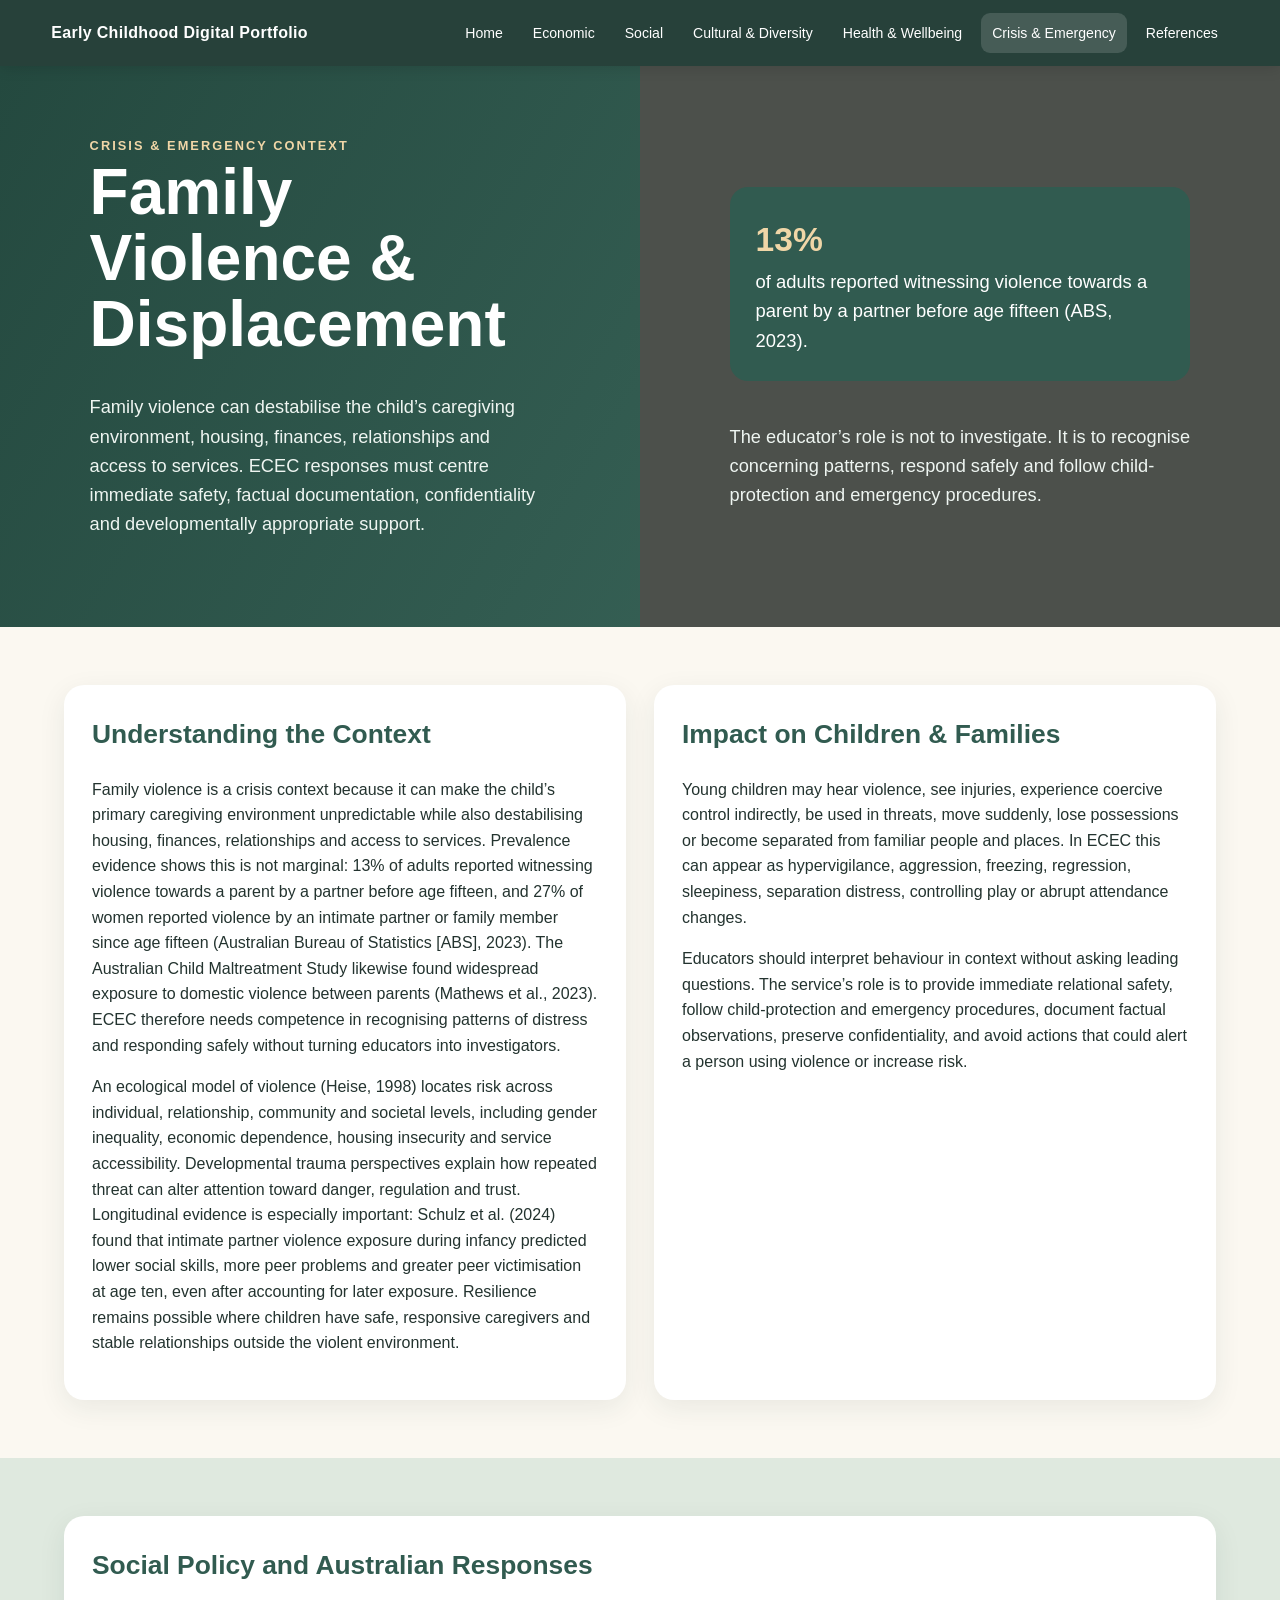
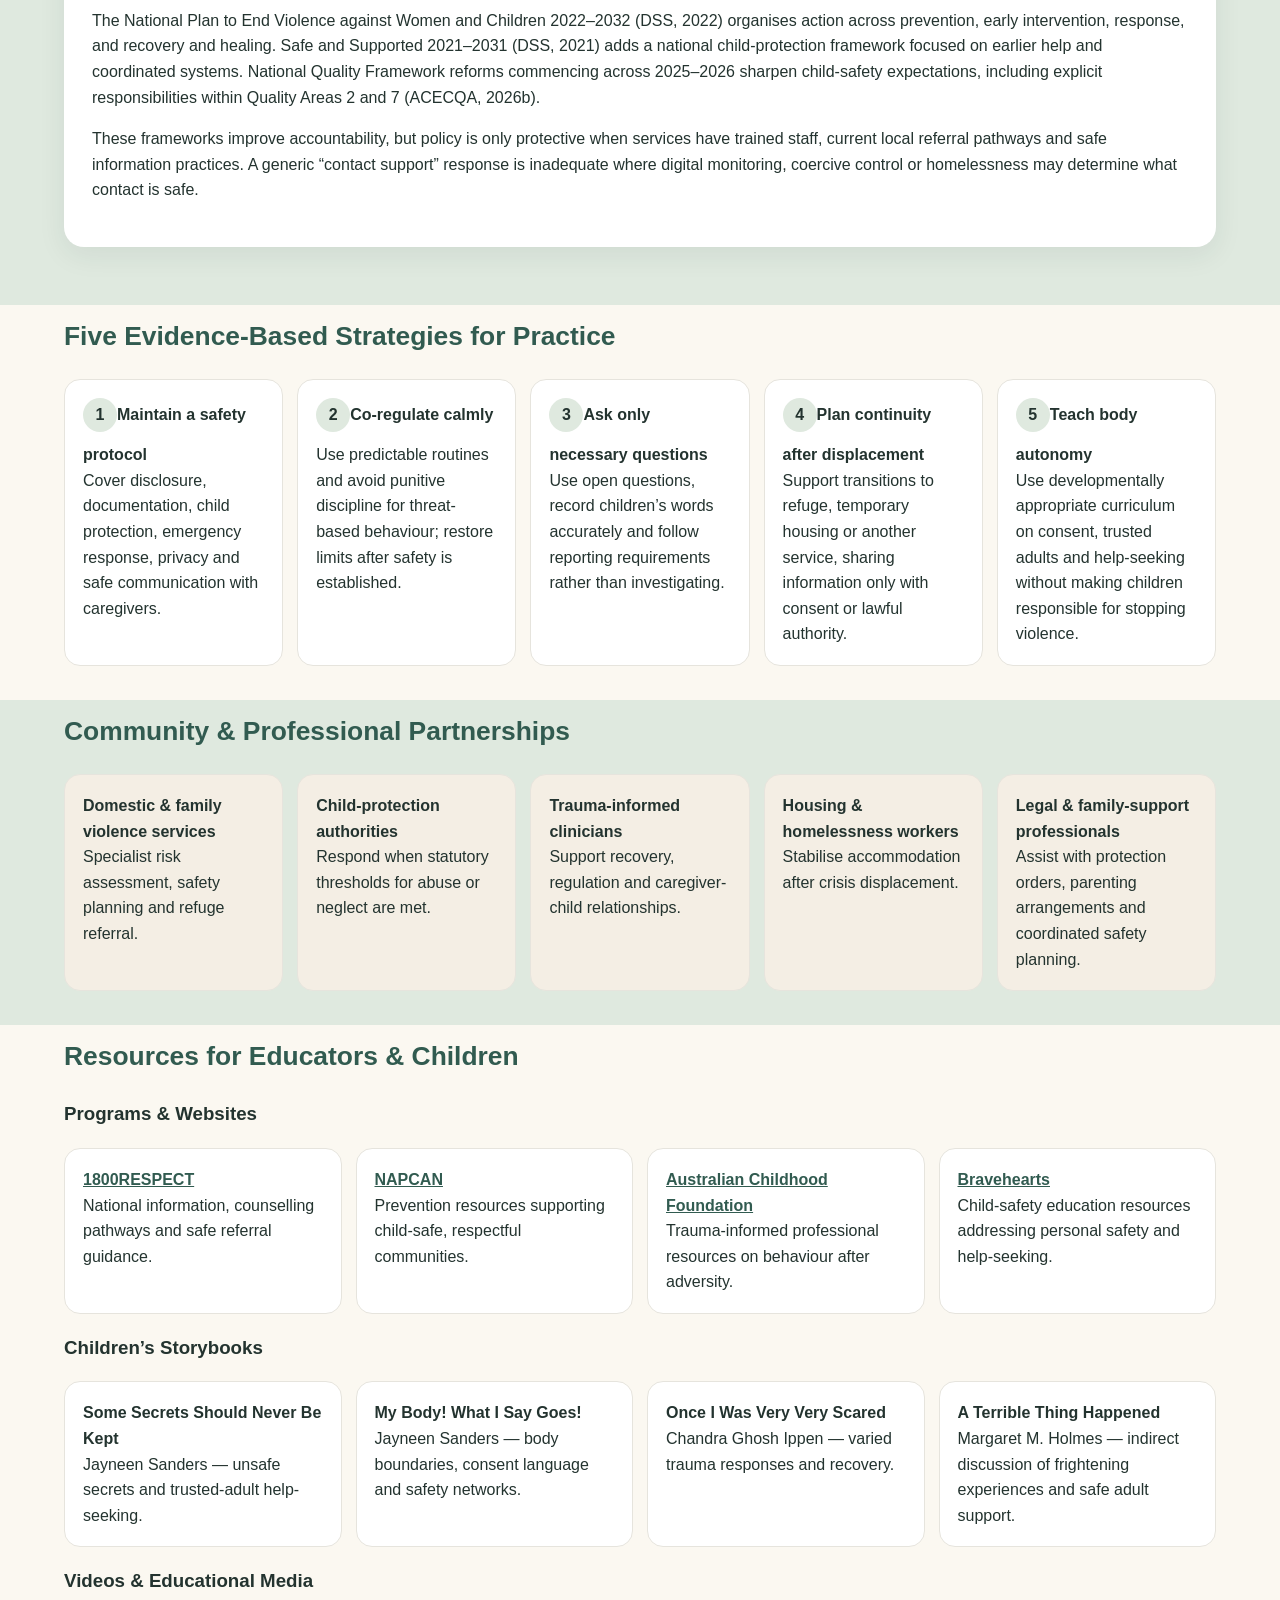
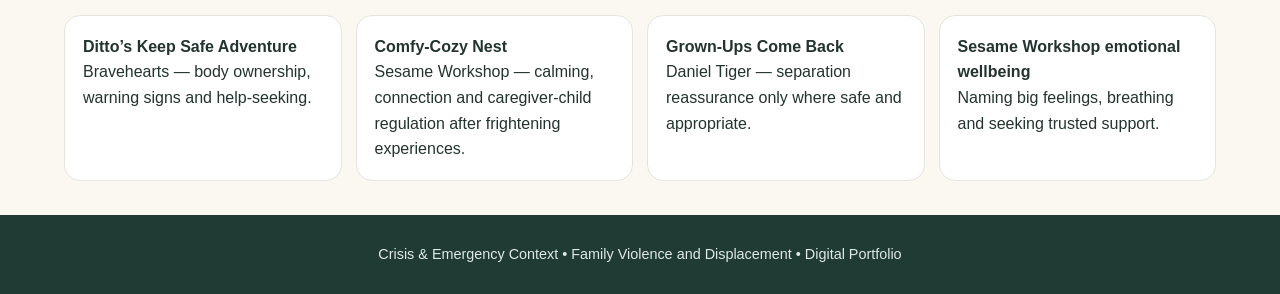
==== crisis.html @ d4f0aa62 "Add full Crisis and Emergency Context page" ====
<!doctype html><html lang="en"><head><meta charset="utf-8"><meta name="viewport" content="width=device-width,initial-scale=1"><title>Crisis & Emergency Context | Digital Portfolio</title><link rel="stylesheet" href="styles.css"></head><body><nav><div class="brand">Early Childhood Digital Portfolio</div><div class="links"><a href="index.html">Home</a><a href="economic.html">Economic</a><a href="social.html">Social</a><a href="cultural.html">Cultural & Diversity</a><a href="health.html">Health & Wellbeing</a><a class="active" href="crisis.html">Crisis & Emergency</a><a href="references.html">References</a></div></nav><section class="hero"><div class="hero-copy"><div class="eyebrow">Crisis & Emergency Context</div><h1>Family Violence & Displacement</h1><p class="lead">Family violence can destabilise the child’s caregiving environment, housing, finances, relationships and access to services. ECEC responses must centre immediate safety, factual documentation, confidentiality and developmentally appropriate support.</p></div><div class="hero-copy" style="background:#4c504b"><div class="stat"><strong>13%</strong>of adults reported witnessing violence towards a parent by a partner before age fifteen (ABS, 2023).</div><p class="lead">The educator’s role is not to investigate. It is to recognise concerning patterns, respond safely and follow child-protection and emergency procedures.</p></div></section><main><section class="wrap grid2"><article class="card"><h2>Understanding the Context</h2><p>Family violence is a crisis context because it can make the child’s primary caregiving environment unpredictable while also destabilising housing, finances, relationships and access to services. Prevalence evidence shows this is not marginal: 13% of adults reported witnessing violence towards a parent by a partner before age fifteen, and 27% of women reported violence by an intimate partner or family member since age fifteen (Australian Bureau of Statistics [ABS], 2023). The Australian Child Maltreatment Study likewise found widespread exposure to domestic violence between parents (Mathews et al., 2023). ECEC therefore needs competence in recognising patterns of distress and responding safely without turning educators into investigators.</p><p>An ecological model of violence (Heise, 1998) locates risk across individual, relationship, community and societal levels, including gender inequality, economic dependence, housing insecurity and service accessibility. Developmental trauma perspectives explain how repeated threat can alter attention toward danger, regulation and trust. Longitudinal evidence is especially important: Schulz et al. (2024) found that intimate partner violence exposure during infancy predicted lower social skills, more peer problems and greater peer victimisation at age ten, even after accounting for later exposure. Resilience remains possible where children have safe, responsive caregivers and stable relationships outside the violent environment.</p></article><article class="card"><h2>Impact on Children & Families</h2><p>Young children may hear violence, see injuries, experience coercive control indirectly, be used in threats, move suddenly, lose possessions or become separated from familiar people and places. In ECEC this can appear as hypervigilance, aggression, freezing, regression, sleepiness, separation distress, controlling play or abrupt attendance changes.</p><p>Educators should interpret behaviour in context without asking leading questions. The service’s role is to provide immediate relational safety, follow child-protection and emergency procedures, document factual observations, preserve confidentiality, and avoid actions that could alert a person using violence or increase risk.</p></article></section><section class="band"><div class="wrap"><div class="card"><h2>Social Policy and Australian Responses</h2><p>The National Plan to End Violence against Women and Children 2022–2032 (DSS, 2022) organises action across prevention, early intervention, response, and recovery and healing. Safe and Supported 2021–2031 (DSS, 2021) adds a national child-protection framework focused on earlier help and coordinated systems. National Quality Framework reforms commencing across 2025–2026 sharpen child-safety expectations, including explicit responsibilities within Quality Areas 2 and 7 (ACECQA, 2026b).</p><p>These frameworks improve accountability, but policy is only protective when services have trained staff, current local referral pathways and safe information practices. A generic “contact support” response is inadequate where digital monitoring, coercive control or homelessness may determine what contact is safe.</p></div></div></section><section class="wrap section"><h2>Five Evidence-Based Strategies for Practice</h2><div class="strategy-grid"><div class="mini"><span class="num">1</span><b>Maintain a safety protocol</b><br>Cover disclosure, documentation, child protection, emergency response, privacy and safe communication with caregivers.</div><div class="mini"><span class="num">2</span><b>Co-regulate calmly</b><br>Use predictable routines and avoid punitive discipline for threat-based behaviour; restore limits after safety is established.</div><div class="mini"><span class="num">3</span><b>Ask only necessary questions</b><br>Use open questions, record children’s words accurately and follow reporting requirements rather than investigating.</div><div class="mini"><span class="num">4</span><b>Plan continuity after displacement</b><br>Support transitions to refuge, temporary housing or another service, sharing information only with consent or lawful authority.</div><div class="mini"><span class="num">5</span><b>Teach body autonomy</b><br>Use developmentally appropriate curriculum on consent, trusted adults and help-seeking without making children responsible for stopping violence.</div></div></section><section class="band"><div class="wrap section"><h2>Community & Professional Partnerships</h2><div class="partner-grid"><div class="mini"><b>Domestic & family violence services</b><br>Specialist risk assessment, safety planning and refuge referral.</div><div class="mini"><b>Child-protection authorities</b><br>Respond when statutory thresholds for abuse or neglect are met.</div><div class="mini"><b>Trauma-informed clinicians</b><br>Support recovery, regulation and caregiver-child relationships.</div><div class="mini"><b>Housing & homelessness workers</b><br>Stabilise accommodation after crisis displacement.</div><div class="mini"><b>Legal & family-support professionals</b><br>Assist with protection orders, parenting arrangements and coordinated safety planning.</div></div></div></section><section class="wrap section"><h2>Resources for Educators & Children</h2><h3>Programs & Websites</h3><div class="resource-grid"><div class="mini"><a href="https://www.1800respect.org.au" target="_blank">1800RESPECT</a><br>National information, counselling pathways and safe referral guidance.</div><div class="mini"><a href="https://www.napcan.org.au" target="_blank">NAPCAN</a><br>Prevention resources supporting child-safe, respectful communities.</div><div class="mini"><a href="https://www.childhood.org.au" target="_blank">Australian Childhood Foundation</a><br>Trauma-informed professional resources on behaviour after adversity.</div><div class="mini"><a href="https://bravehearts.org.au" target="_blank">Bravehearts</a><br>Child-safety education resources addressing personal safety and help-seeking.</div></div><h3>Children’s Storybooks</h3><div class="resource-grid"><div class="mini"><b>Some Secrets Should Never Be Kept</b><br>Jayneen Sanders — unsafe secrets and trusted-adult help-seeking.</div><div class="mini"><b>My Body! What I Say Goes!</b><br>Jayneen Sanders — body boundaries, consent language and safety networks.</div><div class="mini"><b>Once I Was Very Very Scared</b><br>Chandra Ghosh Ippen — varied trauma responses and recovery.</div><div class="mini"><b>A Terrible Thing Happened</b><br>Margaret M. Holmes — indirect discussion of frightening experiences and safe adult support.</div></div><h3>Videos & Educational Media</h3><div class="resource-grid"><div class="mini"><b>Ditto’s Keep Safe Adventure</b><br>Bravehearts — body ownership, warning signs and help-seeking.</div><div class="mini"><b>Comfy-Cozy Nest</b><br>Sesame Workshop — calming, connection and caregiver-child regulation after frightening experiences.</div><div class="mini"><b>Grown-Ups Come Back</b><br>Daniel Tiger — separation reassurance only where safe and appropriate.</div><div class="mini"><b>Sesame Workshop emotional wellbeing</b><br>Naming big feelings, breathing and seeking trusted support.</div></div></section></main><footer>Crisis & Emergency Context • Family Violence and Displacement • Digital Portfolio</footer></body></html>
---- styles.css ----
:root{--ink:#23332f;--muted:#62716c;--cream:#fbf8f1;--sage:#dfe9df;--deep:#315b50;--deep2:#203b34;--gold:#d6b06b;--rose:#f3e6e1;--sky:#e4edf1;--white:#fff}*{box-sizing:border-box}html{scroll-behavior:smooth}body{margin:0;font-family:Arial,Helvetica,sans-serif;color:var(--ink);background:var(--cream);line-height:1.6}a{color:inherit}nav{position:sticky;top:0;z-index:50;background:rgba(32,59,52,.97);color:#fff;padding:0 4vw;display:flex;align-items:center;justify-content:space-between;min-height:66px;box-shadow:0 2px 14px rgba(0,0,0,.12)}nav .brand{font-weight:700;letter-spacing:.02em}nav .links{display:flex;gap:8px;flex-wrap:wrap;justify-content:flex-end}nav a{text-decoration:none;padding:9px 11px;border-radius:9px;font-size:.88rem}nav a:hover,nav a.active{background:rgba(255,255,255,.14)}.hero{min-height:520px;display:grid;grid-template-columns:1fr 1fr;background:linear-gradient(120deg,#24493f,#3f6c60);color:white;overflow:hidden}.hero-copy{padding:70px 7vw;display:flex;flex-direction:column;justify-content:center}.eyebrow{letter-spacing:.16em;text-transform:uppercase;font-size:.8rem;font-weight:700;color:#f0d6a7}.hero h1{font-size:clamp(2.7rem,5vw,5rem);line-height:1.03;margin:.25rem 0 1rem}.lead{font-size:1.14rem;color:#eef5f1;max-width:720px}.hero img{width:100%;height:100%;object-fit:cover;min-height:520px;display:block}.home-hero{min-height:570px;background:linear-gradient(120deg,#203b34,#446c61);color:#fff;display:grid;place-items:center;text-align:center;padding:70px 6vw}.home-hero h1{font-size:clamp(3rem,6vw,5.6rem);line-height:1.02;margin:.4rem auto 1rem;max-width:1000px}.home-hero p{max-width:820px;margin:0 auto;font-size:1.18rem;color:#edf4f1}.wrap{width:min(1180px,90%);margin:auto;padding:58px 0}.grid2{display:grid;grid-template-columns:1fr 1fr;gap:28px}.card{background:white;border-radius:20px;padding:28px;box-shadow:0 8px 28px rgba(30,50,45,.08)}.card h2,.section h2{margin-top:0;font-size:1.65rem;color:var(--deep)}.stat{background:var(--deep);color:white;border-radius:18px;padding:26px;margin:22px 0;font-size:1.15rem}.stat strong{font-size:2.1rem;display:block;color:#f0d6a7}.section{padding:10px 0 34px}.band{background:var(--sage)}.strategy-grid,.partner-grid{display:grid;grid-template-columns:repeat(5,1fr);gap:14px}.resource-grid{display:grid;grid-template-columns:repeat(4,1fr);gap:14px}.context-grid{display:grid;grid-template-columns:repeat(5,1fr);gap:16px}.mini,.context-card{background:white;border:1px solid #e6e4dd;border-radius:16px;padding:18px;min-height:165px}.context-card{text-decoration:none;transition:.2s transform,.2s box-shadow}.context-card:hover{transform:translateY(-4px);box-shadow:0 10px 26px rgba(30,50,45,.12)}.num{display:inline-grid;place-items:center;width:34px;height:34px;border-radius:50%;background:var(--sage);font-weight:700;margin-bottom:10px}.partner-grid .mini{background:#f4eee4}.resource-grid .mini{min-height:140px}.resource-grid a{font-weight:700;color:var(--deep)}.details{display:grid;grid-template-columns:repeat(4,1fr);gap:14px;margin-top:32px}.detail{background:rgba(255,255,255,.1);border:1px solid rgba(255,255,255,.2);padding:16px;border-radius:14px}.detail b{display:block;color:#f0d6a7;font-size:.8rem;text-transform:uppercase;letter-spacing:.08em}.toc{display:grid;grid-template-columns:repeat(3,1fr);gap:14px}.ref-list{padding-left:1.2rem}.ref-list li{margin-bottom:16px}.note{padding:18px 20px;border-left:5px solid var(--gold);background:#fff8e8;border-radius:10px}.pill{display:inline-block;padding:6px 10px;border-radius:999px;background:var(--sage);font-weight:700;font-size:.82rem;margin:3px}footer{background:var(--deep2);color:#dfe9e5;padding:28px 5%;text-align:center;font-size:.9rem}@media(max-width:1050px){.context-grid{grid-template-columns:repeat(2,1fr)}.strategy-grid,.partner-grid{grid-template-columns:repeat(2,1fr)}.details{grid-template-columns:repeat(2,1fr)}}@media(max-width:900px){nav{position:relative;align-items:flex-start;flex-direction:column;padding:14px 5vw}.hero,.grid2{grid-template-columns:1fr}.hero img{min-height:340px;max-height:430px}.resource-grid,.toc{grid-template-columns:1fr 1fr}}@media(max-width:560px){.context-grid,.strategy-grid,.partner-grid,.resource-grid,.toc,.details{grid-template-columns:1fr}.hero-copy{padding:50px 7vw}.wrap{width:min(92%,1180px)}nav .links{gap:2px}nav a{font-size:.78rem;padding:7px}}
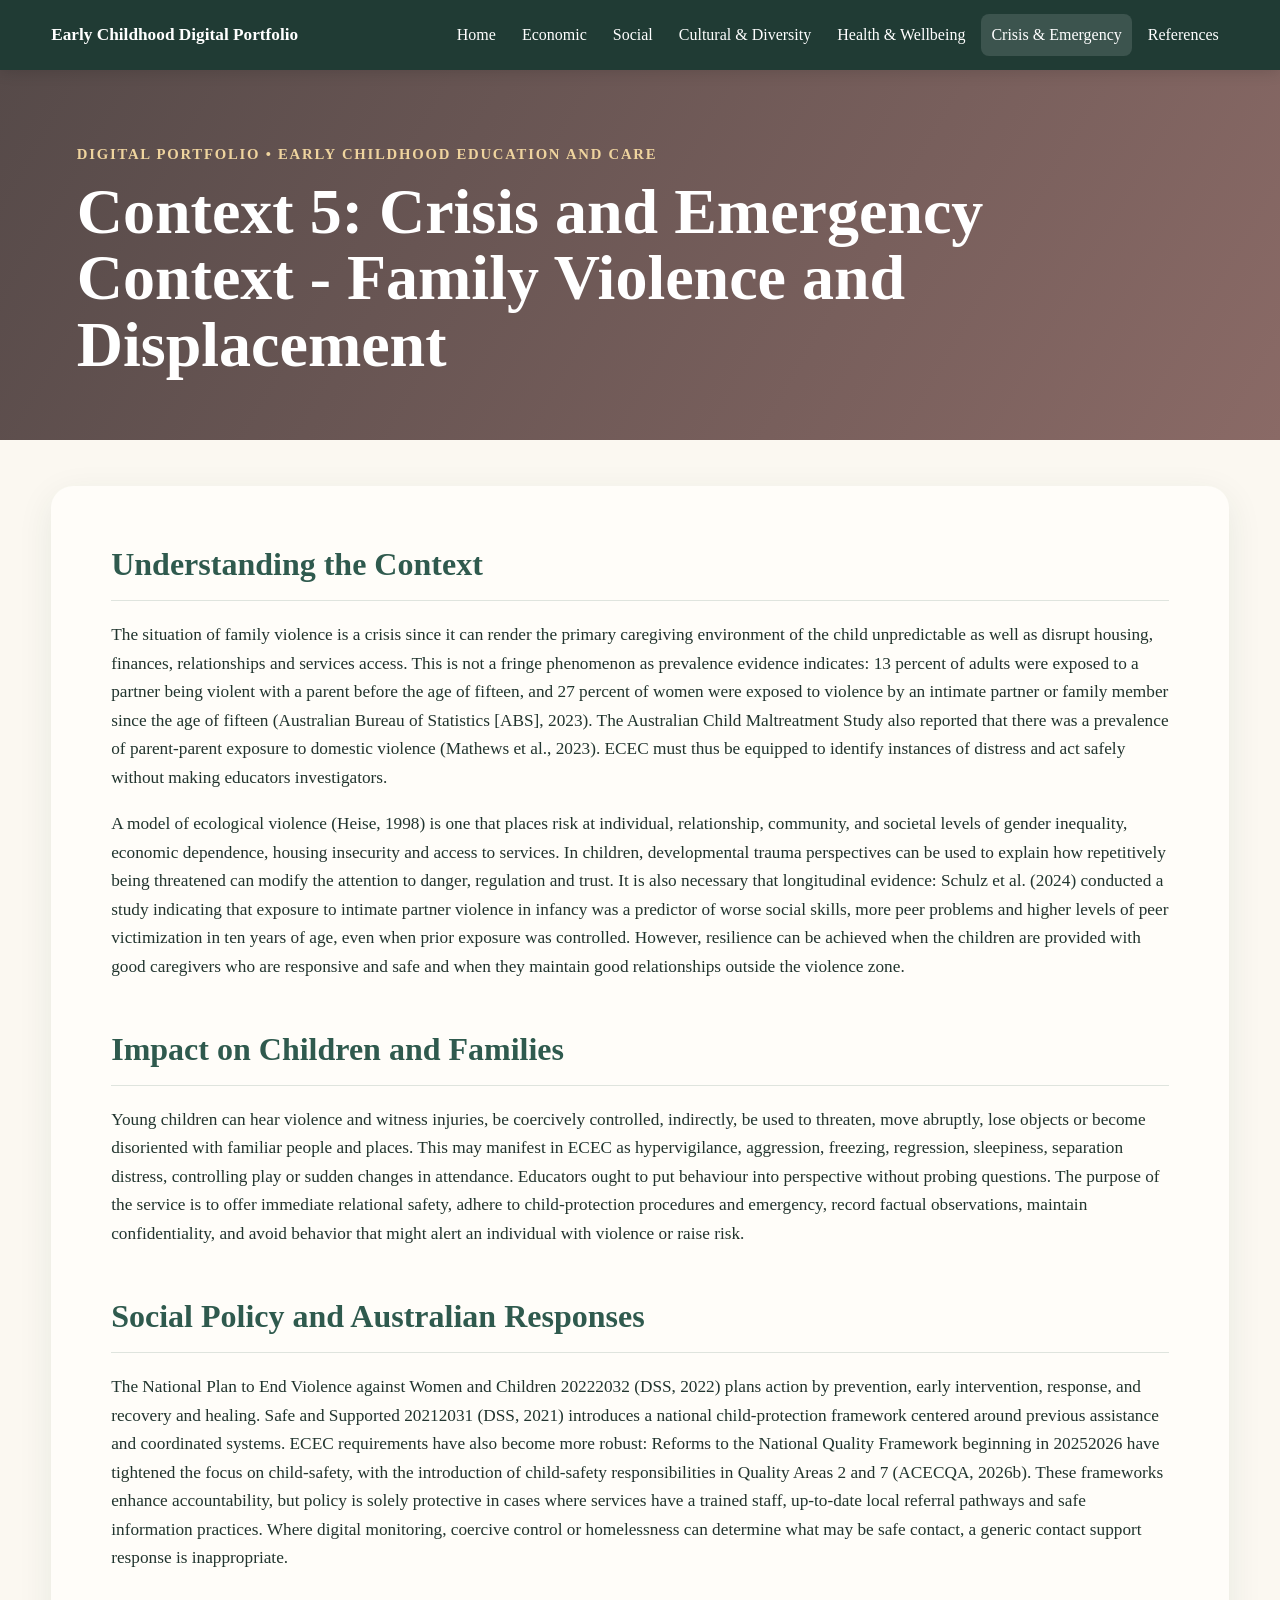
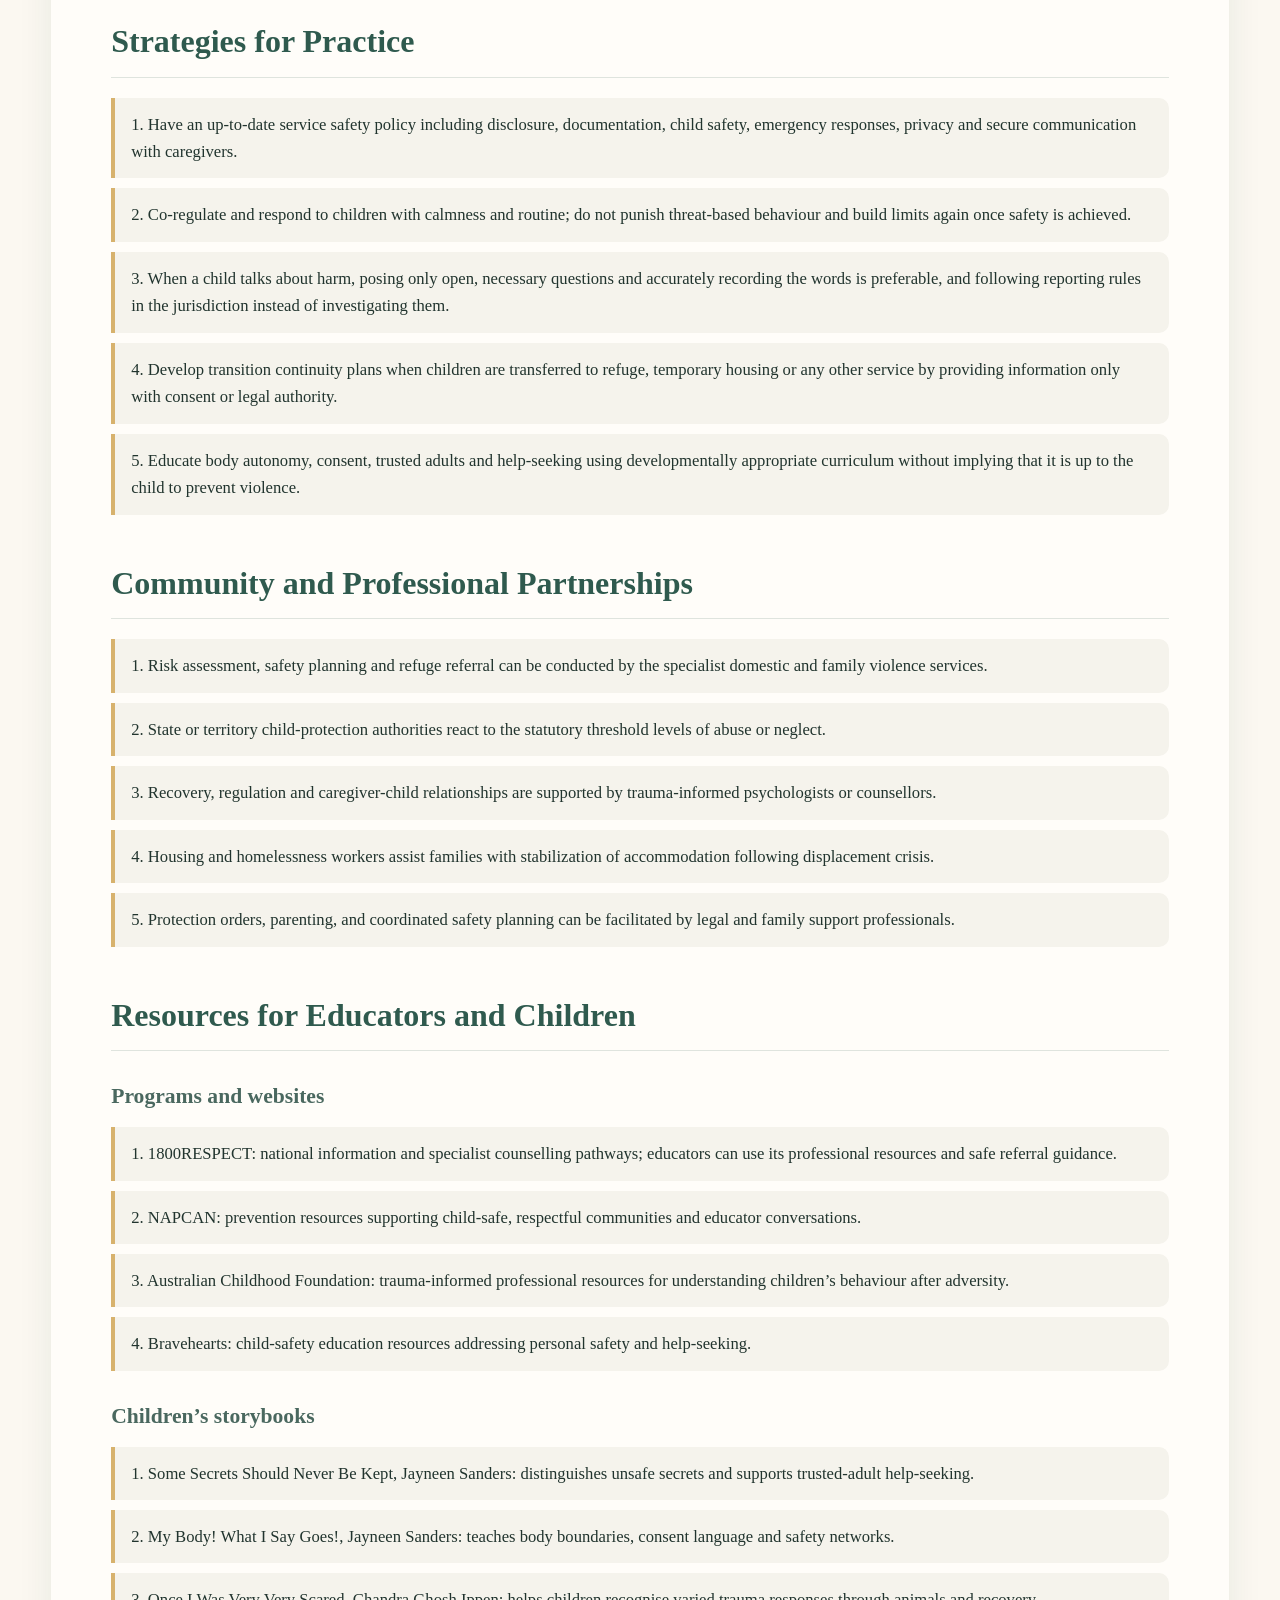
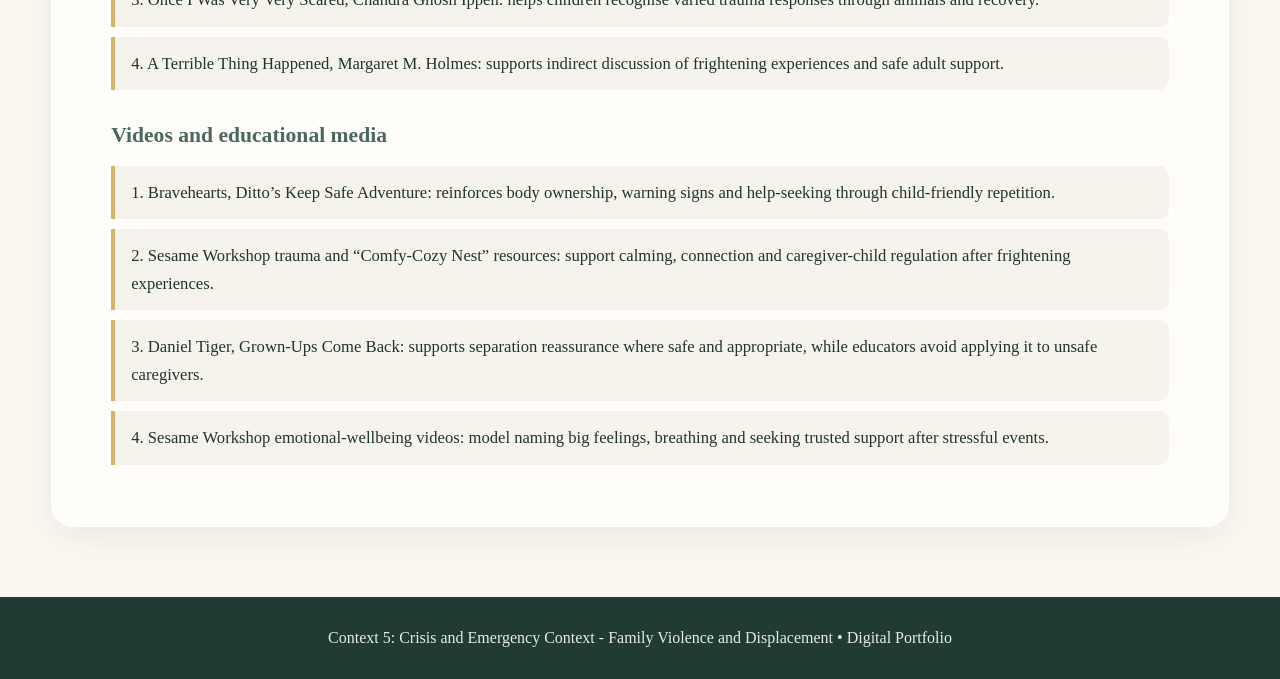
==== commit 12174faa: "Replace crisis emergency page with user supplied content verbatim" ====
--- a/crisis.html
+++ b/crisis.html
@@ -1 +1,42 @@
-<!doctype html><html lang="en"><head><meta charset="utf-8"><meta name="viewport" content="width=device-width,initial-scale=1"><title>Crisis & Emergency Context | Digital Portfolio</title><link rel="stylesheet" href="styles.css"></head><body><nav><div class="brand">Early Childhood Digital Portfolio</div><div class="links"><a href="index.html">Home</a><a href="economic.html">Economic</a><a href="social.html">Social</a><a href="cultural.html">Cultural & Diversity</a><a href="health.html">Health & Wellbeing</a><a class="active" href="crisis.html">Crisis & Emergency</a><a href="references.html">References</a></div></nav><section class="hero"><div class="hero-copy"><div class="eyebrow">Crisis & Emergency Context</div><h1>Family Violence & Displacement</h1><p class="lead">Family violence can destabilise the child’s caregiving environment, housing, finances, relationships and access to services. ECEC responses must centre immediate safety, factual documentation, confidentiality and developmentally appropriate support.</p></div><div class="hero-copy" style="background:#4c504b"><div class="stat"><strong>13%</strong>of adults reported witnessing violence towards a parent by a partner before age fifteen (ABS, 2023).</div><p class="lead">The educator’s role is not to investigate. It is to recognise concerning patterns, respond safely and follow child-protection and emergency procedures.</p></div></section><main><section class="wrap grid2"><article class="card"><h2>Understanding the Context</h2><p>Family violence is a crisis context because it can make the child’s primary caregiving environment unpredictable while also destabilising housing, finances, relationships and access to services. Prevalence evidence shows this is not marginal: 13% of adults reported witnessing violence towards a parent by a partner before age fifteen, and 27% of women reported violence by an intimate partner or family member since age fifteen (Australian Bureau of Statistics [ABS], 2023). The Australian Child Maltreatment Study likewise found widespread exposure to domestic violence between parents (Mathews et al., 2023). ECEC therefore needs competence in recognising patterns of distress and responding safely without turning educators into investigators.</p><p>An ecological model of violence (Heise, 1998) locates risk across individual, relationship, community and societal levels, including gender inequality, economic dependence, housing insecurity and service accessibility. Developmental trauma perspectives explain how repeated threat can alter attention toward danger, regulation and trust. Longitudinal evidence is especially important: Schulz et al. (2024) found that intimate partner violence exposure during infancy predicted lower social skills, more peer problems and greater peer victimisation at age ten, even after accounting for later exposure. Resilience remains possible where children have safe, responsive caregivers and stable relationships outside the violent environment.</p></article><article class="card"><h2>Impact on Children & Families</h2><p>Young children may hear violence, see injuries, experience coercive control indirectly, be used in threats, move suddenly, lose possessions or become separated from familiar people and places. In ECEC this can appear as hypervigilance, aggression, freezing, regression, sleepiness, separation distress, controlling play or abrupt attendance changes.</p><p>Educators should interpret behaviour in context without asking leading questions. The service’s role is to provide immediate relational safety, follow child-protection and emergency procedures, document factual observations, preserve confidentiality, and avoid actions that could alert a person using violence or increase risk.</p></article></section><section class="band"><div class="wrap"><div class="card"><h2>Social Policy and Australian Responses</h2><p>The National Plan to End Violence against Women and Children 2022–2032 (DSS, 2022) organises action across prevention, early intervention, response, and recovery and healing. Safe and Supported 2021–2031 (DSS, 2021) adds a national child-protection framework focused on earlier help and coordinated systems. National Quality Framework reforms commencing across 2025–2026 sharpen child-safety expectations, including explicit responsibilities within Quality Areas 2 and 7 (ACECQA, 2026b).</p><p>These frameworks improve accountability, but policy is only protective when services have trained staff, current local referral pathways and safe information practices. A generic “contact support” response is inadequate where digital monitoring, coercive control or homelessness may determine what contact is safe.</p></div></div></section><section class="wrap section"><h2>Five Evidence-Based Strategies for Practice</h2><div class="strategy-grid"><div class="mini"><span class="num">1</span><b>Maintain a safety protocol</b><br>Cover disclosure, documentation, child protection, emergency response, privacy and safe communication with caregivers.</div><div class="mini"><span class="num">2</span><b>Co-regulate calmly</b><br>Use predictable routines and avoid punitive discipline for threat-based behaviour; restore limits after safety is established.</div><div class="mini"><span class="num">3</span><b>Ask only necessary questions</b><br>Use open questions, record children’s words accurately and follow reporting requirements rather than investigating.</div><div class="mini"><span class="num">4</span><b>Plan continuity after displacement</b><br>Support transitions to refuge, temporary housing or another service, sharing information only with consent or lawful authority.</div><div class="mini"><span class="num">5</span><b>Teach body autonomy</b><br>Use developmentally appropriate curriculum on consent, trusted adults and help-seeking without making children responsible for stopping violence.</div></div></section><section class="band"><div class="wrap section"><h2>Community & Professional Partnerships</h2><div class="partner-grid"><div class="mini"><b>Domestic & family violence services</b><br>Specialist risk assessment, safety planning and refuge referral.</div><div class="mini"><b>Child-protection authorities</b><br>Respond when statutory thresholds for abuse or neglect are met.</div><div class="mini"><b>Trauma-informed clinicians</b><br>Support recovery, regulation and caregiver-child relationships.</div><div class="mini"><b>Housing & homelessness workers</b><br>Stabilise accommodation after crisis displacement.</div><div class="mini"><b>Legal & family-support professionals</b><br>Assist with protection orders, parenting arrangements and coordinated safety planning.</div></div></div></section><section class="wrap section"><h2>Resources for Educators & Children</h2><h3>Programs & Websites</h3><div class="resource-grid"><div class="mini"><a href="https://www.1800respect.org.au" target="_blank">1800RESPECT</a><br>National information, counselling pathways and safe referral guidance.</div><div class="mini"><a href="https://www.napcan.org.au" target="_blank">NAPCAN</a><br>Prevention resources supporting child-safe, respectful communities.</div><div class="mini"><a href="https://www.childhood.org.au" target="_blank">Australian Childhood Foundation</a><br>Trauma-informed professional resources on behaviour after adversity.</div><div class="mini"><a href="https://bravehearts.org.au" target="_blank">Bravehearts</a><br>Child-safety education resources addressing personal safety and help-seeking.</div></div><h3>Children’s Storybooks</h3><div class="resource-grid"><div class="mini"><b>Some Secrets Should Never Be Kept</b><br>Jayneen Sanders — unsafe secrets and trusted-adult help-seeking.</div><div class="mini"><b>My Body! What I Say Goes!</b><br>Jayneen Sanders — body boundaries, consent language and safety networks.</div><div class="mini"><b>Once I Was Very Very Scared</b><br>Chandra Ghosh Ippen — varied trauma responses and recovery.</div><div class="mini"><b>A Terrible Thing Happened</b><br>Margaret M. Holmes — indirect discussion of frightening experiences and safe adult support.</div></div><h3>Videos & Educational Media</h3><div class="resource-grid"><div class="mini"><b>Ditto’s Keep Safe Adventure</b><br>Bravehearts — body ownership, warning signs and help-seeking.</div><div class="mini"><b>Comfy-Cozy Nest</b><br>Sesame Workshop — calming, connection and caregiver-child regulation after frightening experiences.</div><div class="mini"><b>Grown-Ups Come Back</b><br>Daniel Tiger — separation reassurance only where safe and appropriate.</div><div class="mini"><b>Sesame Workshop emotional wellbeing</b><br>Naming big feelings, breathing and seeking trusted support.</div></div></section></main><footer>Crisis & Emergency Context • Family Violence and Displacement • Digital Portfolio</footer></body></html>+<!doctype html><html lang="en"><head><meta charset="utf-8"><meta name="viewport" content="width=device-width,initial-scale=1"><title>Context 5: Crisis and Emergency Context - Family Violence and Displacement | Digital Portfolio</title><link rel="stylesheet" href="styles.css?v=20260817d"></head><body>
+<nav><div class="brand">Early Childhood Digital Portfolio</div><div class="links">
+<a href="index.html">Home</a><a href="economic.html">Economic</a><a href="social.html">Social</a>
+<a href="cultural.html">Cultural &amp; Diversity</a><a href="health.html">Health &amp; Wellbeing</a>
+<a class="active" href="crisis.html">Crisis &amp; Emergency</a><a href="references.html">References</a></div></nav>
+<header class="context-hero tone-crisis"><div class="hero-kicker">Digital Portfolio • Early Childhood Education and Care</div><h1>Context 5: Crisis and Emergency Context - Family Violence and Displacement</h1></header>
+<main><article class="portfolio-page"><h2>Understanding the Context</h2>
+<p>The situation of family violence is a crisis since it can render the primary caregiving environment of the child unpredictable as well as disrupt housing, finances, relationships and services access. This is not a fringe phenomenon as prevalence evidence indicates: 13 percent of adults were exposed to a partner being violent with a parent before the age of fifteen, and 27 percent of women were exposed to violence by an intimate partner or family member since the age of fifteen (Australian Bureau of Statistics [ABS], 2023). The Australian Child Maltreatment Study also reported that there was a prevalence of parent-parent exposure to domestic violence (Mathews et al., 2023). ECEC must thus be equipped to identify instances of distress and act safely without making educators investigators. </p>
+<p>A model of ecological violence (Heise, 1998) is one that places risk at individual, relationship, community, and societal levels of gender inequality, economic dependence, housing insecurity and access to services. In children, developmental trauma perspectives can be used to explain how repetitively being threatened can modify the attention to danger, regulation and trust. It is also necessary that longitudinal evidence: Schulz et al. (2024) conducted a study indicating that exposure to intimate partner violence in infancy was a predictor of worse social skills, more peer problems and higher levels of peer victimization in ten years of age, even when prior exposure was controlled. However, resilience can be achieved when the children are provided with good caregivers who are responsive and safe and when they maintain good relationships outside the violence zone.</p>
+<h2>Impact on Children and Families</h2>
+<p>Young children can hear violence and witness injuries, be coercively controlled, indirectly, be used to threaten, move abruptly, lose objects or become disoriented with familiar people and places. This may manifest in ECEC as hypervigilance, aggression, freezing, regression, sleepiness, separation distress, controlling play or sudden changes in attendance. Educators ought to put behaviour into perspective without probing questions. The purpose of the service is to offer immediate relational safety, adhere to child-protection procedures and emergency, record factual observations, maintain confidentiality, and avoid behavior that might alert an individual with violence or raise risk.</p>
+<h2>Social Policy and Australian Responses</h2>
+<p>The National Plan to End Violence against Women and Children 20222032 (DSS, 2022) plans action by prevention, early intervention, response, and recovery and healing. Safe and Supported 20212031 (DSS, 2021) introduces a national child-protection framework centered around previous assistance and coordinated systems. ECEC requirements have also become more robust: Reforms to the National Quality Framework beginning in 20252026 have tightened the focus on child-safety, with the introduction of child-safety responsibilities in Quality Areas 2 and 7 (ACECQA, 2026b). These frameworks enhance accountability, but policy is solely protective in cases where services have a trained staff, up-to-date local referral pathways and safe information practices. Where digital monitoring, coercive control or homelessness can determine what may be safe contact, a generic contact support response is inappropriate.</p>
+<h2>Strategies for Practice</h2>
+<div class="source-item">1. Have an up-to-date service safety policy including disclosure, documentation, child safety, emergency responses, privacy and secure communication with caregivers. </div>
+<div class="source-item">2. Co-regulate and respond to children with calmness and routine; do not punish threat-based behaviour and build limits again once safety is achieved. </div>
+<div class="source-item">3. When a child talks about harm, posing only open, necessary questions and accurately recording the words is preferable, and following reporting rules in the jurisdiction instead of investigating them. </div>
+<div class="source-item">4. Develop transition continuity plans when children are transferred to refuge, temporary housing or any other service by providing information only with consent or legal authority. </div>
+<div class="source-item">5. Educate body autonomy, consent, trusted adults and help-seeking using developmentally appropriate curriculum without implying that it is up to the child to prevent violence.</div>
+<h2>Community and Professional Partnerships</h2>
+<div class="source-item">1. Risk assessment, safety planning and refuge referral can be conducted by the specialist domestic and family violence services. </div>
+<div class="source-item">2. State or territory child-protection authorities react to the statutory threshold levels of abuse or neglect. </div>
+<div class="source-item">3. Recovery, regulation and caregiver-child relationships are supported by trauma-informed psychologists or counsellors. </div>
+<div class="source-item">4. Housing and homelessness workers assist families with stabilization of accommodation following displacement crisis. </div>
+<div class="source-item">5. Protection orders, parenting, and coordinated safety planning can be facilitated by legal and family support professionals.</div>
+<h2>Resources for Educators and Children</h2>
+<h3>Programs and websites</h3>
+<div class="source-item">1. 1800RESPECT: national information and specialist counselling pathways; educators can use its professional resources and safe referral guidance.</div>
+<div class="source-item">2. NAPCAN: prevention resources supporting child-safe, respectful communities and educator conversations.</div>
+<div class="source-item">3. Australian Childhood Foundation: trauma-informed professional resources for understanding children’s behaviour after adversity.</div>
+<div class="source-item">4. Bravehearts: child-safety education resources addressing personal safety and help-seeking.</div>
+<h3>Children’s storybooks</h3>
+<div class="source-item">1. Some Secrets Should Never Be Kept, Jayneen Sanders: distinguishes unsafe secrets and supports trusted-adult help-seeking.</div>
+<div class="source-item">2. My Body! What I Say Goes!, Jayneen Sanders: teaches body boundaries, consent language and safety networks.</div>
+<div class="source-item">3. Once I Was Very Very Scared, Chandra Ghosh Ippen: helps children recognise varied trauma responses through animals and recovery.</div>
+<div class="source-item">4. A Terrible Thing Happened, Margaret M. Holmes: supports indirect discussion of frightening experiences and safe adult support.</div>
+<h3>Videos and educational media</h3>
+<div class="source-item">1. Bravehearts, Ditto’s Keep Safe Adventure: reinforces body ownership, warning signs and help-seeking through child-friendly repetition.</div>
+<div class="source-item">2. Sesame Workshop trauma and “Comfy-Cozy Nest” resources: support calming, connection and caregiver-child regulation after frightening experiences.</div>
+<div class="source-item">3. Daniel Tiger, Grown-Ups Come Back: supports separation reassurance where safe and appropriate, while educators avoid applying it to unsafe caregivers.</div>
+<div class="source-item">4. Sesame Workshop emotional-wellbeing videos: model naming big feelings, breathing and seeking trusted support after stressful events.</div></article></main>
+<footer>Context 5: Crisis and Emergency Context - Family Violence and Displacement • Digital Portfolio</footer></body></html>
--- a/styles.css
+++ b/styles.css
@@ -1 +1 @@
-:root{--ink:#23332f;--muted:#62716c;--cream:#fbf8f1;--sage:#dfe9df;--deep:#315b50;--deep2:#203b34;--gold:#d6b06b;--rose:#f3e6e1;--sky:#e4edf1;--white:#fff}*{box-sizing:border-box}html{scroll-behavior:smooth}body{margin:0;font-family:Arial,Helvetica,sans-serif;color:var(--ink);background:var(--cream);line-height:1.6}a{color:inherit}nav{position:sticky;top:0;z-index:50;background:rgba(32,59,52,.97);color:#fff;padding:0 4vw;display:flex;align-items:center;justify-content:space-between;min-height:66px;box-shadow:0 2px 14px rgba(0,0,0,.12)}nav .brand{font-weight:700;letter-spacing:.02em}nav .links{display:flex;gap:8px;flex-wrap:wrap;justify-content:flex-end}nav a{text-decoration:none;padding:9px 11px;border-radius:9px;font-size:.88rem}nav a:hover,nav a.active{background:rgba(255,255,255,.14)}.hero{min-height:520px;display:grid;grid-template-columns:1fr 1fr;background:linear-gradient(120deg,#24493f,#3f6c60);color:white;overflow:hidden}.hero-copy{padding:70px 7vw;display:flex;flex-direction:column;justify-content:center}.eyebrow{letter-spacing:.16em;text-transform:uppercase;font-size:.8rem;font-weight:700;color:#f0d6a7}.hero h1{font-size:clamp(2.7rem,5vw,5rem);line-height:1.03;margin:.25rem 0 1rem}.lead{font-size:1.14rem;color:#eef5f1;max-width:720px}.hero img{width:100%;height:100%;object-fit:cover;min-height:520px;display:block}.home-hero{min-height:570px;background:linear-gradient(120deg,#203b34,#446c61);color:#fff;display:grid;place-items:center;text-align:center;padding:70px 6vw}.home-hero h1{font-size:clamp(3rem,6vw,5.6rem);line-height:1.02;margin:.4rem auto 1rem;max-width:1000px}.home-hero p{max-width:820px;margin:0 auto;font-size:1.18rem;color:#edf4f1}.wrap{width:min(1180px,90%);margin:auto;padding:58px 0}.grid2{display:grid;grid-template-columns:1fr 1fr;gap:28px}.card{background:white;border-radius:20px;padding:28px;box-shadow:0 8px 28px rgba(30,50,45,.08)}.card h2,.section h2{margin-top:0;font-size:1.65rem;color:var(--deep)}.stat{background:var(--deep);color:white;border-radius:18px;padding:26px;margin:22px 0;font-size:1.15rem}.stat strong{font-size:2.1rem;display:block;color:#f0d6a7}.section{padding:10px 0 34px}.band{background:var(--sage)}.strategy-grid,.partner-grid{display:grid;grid-template-columns:repeat(5,1fr);gap:14px}.resource-grid{display:grid;grid-template-columns:repeat(4,1fr);gap:14px}.context-grid{display:grid;grid-template-columns:repeat(5,1fr);gap:16px}.mini,.context-card{background:white;border:1px solid #e6e4dd;border-radius:16px;padding:18px;min-height:165px}.context-card{text-decoration:none;transition:.2s transform,.2s box-shadow}.context-card:hover{transform:translateY(-4px);box-shadow:0 10px 26px rgba(30,50,45,.12)}.num{display:inline-grid;place-items:center;width:34px;height:34px;border-radius:50%;background:var(--sage);font-weight:700;margin-bottom:10px}.partner-grid .mini{background:#f4eee4}.resource-grid .mini{min-height:140px}.resource-grid a{font-weight:700;color:var(--deep)}.details{display:grid;grid-template-columns:repeat(4,1fr);gap:14px;margin-top:32px}.detail{background:rgba(255,255,255,.1);border:1px solid rgba(255,255,255,.2);padding:16px;border-radius:14px}.detail b{display:block;color:#f0d6a7;font-size:.8rem;text-transform:uppercase;letter-spacing:.08em}.toc{display:grid;grid-template-columns:repeat(3,1fr);gap:14px}.ref-list{padding-left:1.2rem}.ref-list li{margin-bottom:16px}.note{padding:18px 20px;border-left:5px solid var(--gold);background:#fff8e8;border-radius:10px}.pill{display:inline-block;padding:6px 10px;border-radius:999px;background:var(--sage);font-weight:700;font-size:.82rem;margin:3px}footer{background:var(--deep2);color:#dfe9e5;padding:28px 5%;text-align:center;font-size:.9rem}@media(max-width:1050px){.context-grid{grid-template-columns:repeat(2,1fr)}.strategy-grid,.partner-grid{grid-template-columns:repeat(2,1fr)}.details{grid-template-columns:repeat(2,1fr)}}@media(max-width:900px){nav{position:relative;align-items:flex-start;flex-direction:column;padding:14px 5vw}.hero,.grid2{grid-template-columns:1fr}.hero img{min-height:340px;max-height:430px}.resource-grid,.toc{grid-template-columns:1fr 1fr}}@media(max-width:560px){.context-grid,.strategy-grid,.partner-grid,.resource-grid,.toc,.details{grid-template-columns:1fr}.hero-copy{padding:50px 7vw}.wrap{width:min(92%,1180px)}nav .links{gap:2px}nav a{font-size:.78rem;padding:7px}}+:root{--ink:#21342e;--deep:#24473e;--cream:#fbf8f1;--paper:#fffdf9;--gold:#d7b26d;--sage:#dfe9df;--line:#d8ddd7}*{box-sizing:border-box}html{scroll-behavior:smooth}body{margin:0;background:var(--cream);color:var(--ink);font-family:"Times New Roman",Times,serif;line-height:1.65}nav{position:sticky;top:0;z-index:50;background:#203b34;color:white;display:flex;align-items:center;justify-content:space-between;gap:22px;padding:14px 4vw;box-shadow:0 2px 14px #0002}nav .brand{font-weight:700;font-size:1.08rem;white-space:nowrap}.links{display:flex;gap:6px;flex-wrap:wrap;justify-content:flex-end}.links a{color:#fff;text-decoration:none;padding:8px 10px;border-radius:8px}.links a.active,.links a:hover{background:#ffffff20}.home-hero{background:linear-gradient(128deg,#183a31,#55736a);color:#fff;padding:70px 5vw 54px;text-align:center}.hero-inner{max-width:1420px;margin:auto}.hero-kicker{text-transform:uppercase;letter-spacing:.12em;color:#efd49e;font-weight:700;font-size:.92rem}.home-hero h1{font-size:clamp(3rem,6vw,6rem);line-height:1.0;margin:16px auto 18px;max-width:1100px}.wordcount{font-size:1.05rem;color:#eef3ef}.details{display:grid;grid-template-columns:repeat(8,1fr);gap:16px;margin-top:38px}.detail{grid-column:span 2;background:#ffffff13;border:1px solid #ffffff35;border-radius:18px;padding:18px;font-size:1.05rem}.detail b{display:block;text-transform:uppercase;letter-spacing:.08em;color:#efd49e;margin-bottom:5px}.detail:nth-child(5){grid-column:3/span 2}.detail:nth-child(6){grid-column:5/span 2}.home-section{width:min(1260px,92%);margin:auto;padding:56px 0}.home-section h2,.portfolio-page h2{font-size:2rem;color:#2f5a4e;margin:0 0 20px}.intro{background:var(--paper);padding:40px;border-radius:20px;margin-top:20px;box-shadow:0 8px 30px #1c3c3210}.intro p{font-size:1.12rem}.portfolio-table{width:100%;border-collapse:collapse;background:var(--paper);box-shadow:0 8px 25px #1c3c3210}.portfolio-table td{border:1px solid var(--line);padding:14px 18px}.portfolio-table tr:first-child{font-weight:700;background:var(--sage)}.nav-note{font-style:italic;color:#5f6f69}.context-grid{display:grid;grid-template-columns:repeat(5,1fr);gap:16px}.context-grid a{text-decoration:none;color:var(--ink);background:var(--paper);border:1px solid #e4e4df;border-radius:18px;padding:22px;min-height:150px;transition:.2s;box-shadow:0 6px 20px #1c3c320c}.context-grid a:hover{transform:translateY(-4px);box-shadow:0 12px 28px #1c3c3218}.context-grid span{display:inline-grid;place-items:center;width:34px;height:34px;border-radius:50%;background:var(--sage);font-weight:700}.context-grid strong,.context-grid small{display:block}.context-grid strong{font-size:1.2rem;margin:10px 0 6px}.context-hero{padding:72px 6vw 62px;color:white;min-height:300px;display:flex;flex-direction:column;justify-content:center}.context-hero h1{font-size:clamp(2.5rem,5vw,5.2rem);line-height:1.04;margin:12px 0 0;max-width:1250px}.tone-economic{background:linear-gradient(120deg,#2c564a,#6f8478)}.tone-social{background:linear-gradient(120deg,#3e5566,#788b96)}.tone-cultural{background:linear-gradient(120deg,#705447,#a9806b)}.tone-health{background:linear-gradient(120deg,#4d596e,#7b879c)}.tone-crisis{background:linear-gradient(120deg,#564a49,#8a6a66)}.tone-reference{background:linear-gradient(120deg,#253f39,#657b72)}.portfolio-page{width:min(1180px,92%);margin:46px auto 70px;background:var(--paper);border-radius:22px;padding:52px 60px;box-shadow:0 10px 36px #1b393015}.portfolio-page p{font-size:1.08rem;margin:0 0 18px}.portfolio-page h2{border-bottom:1px solid #dfe4de;padding-bottom:9px;margin-top:42px}.portfolio-page h2:first-child{margin-top:0}.portfolio-page h3{font-size:1.35rem;color:#4a685f;margin:28px 0 12px}.source-item{background:#f5f3ec;border-left:4px solid var(--gold);padding:13px 16px;margin:10px 0;border-radius:0 10px 10px 0;font-size:1.04rem}.source-item a,.portfolio-page p a{color:#315f78;text-decoration:underline}.reference-page>h2:first-child{font-size:1.35rem}.directory{margin-top:55px;border-top:2px solid #cfd8d1;padding-top:35px}.directory-context{font-size:1.7rem!important;color:#2f5a4e!important;border-bottom:1px solid #d9dfda;padding-bottom:7px}.directory h4{font-size:1.2rem;margin:24px 0 8px;color:#596e67}footer{background:#203b34;color:#e3ece8;padding:28px 5%;text-align:center}@media(max-width:1050px){.context-grid{grid-template-columns:repeat(2,1fr)}.details{grid-template-columns:repeat(2,1fr)}.detail,.detail:nth-child(5),.detail:nth-child(6){grid-column:auto}}@media(max-width:850px){nav{position:relative;flex-direction:column;align-items:flex-start}.links{justify-content:flex-start}.portfolio-page{padding:35px 28px}.context-grid{grid-template-columns:1fr 1fr}}@media(max-width:560px){.context-grid,.details{grid-template-columns:1fr}.home-hero{padding:50px 5vw}.portfolio-page{width:94%;padding:28px 20px}.context-grid{grid-template-columns:1fr}.context-hero h1{font-size:2.6rem}}
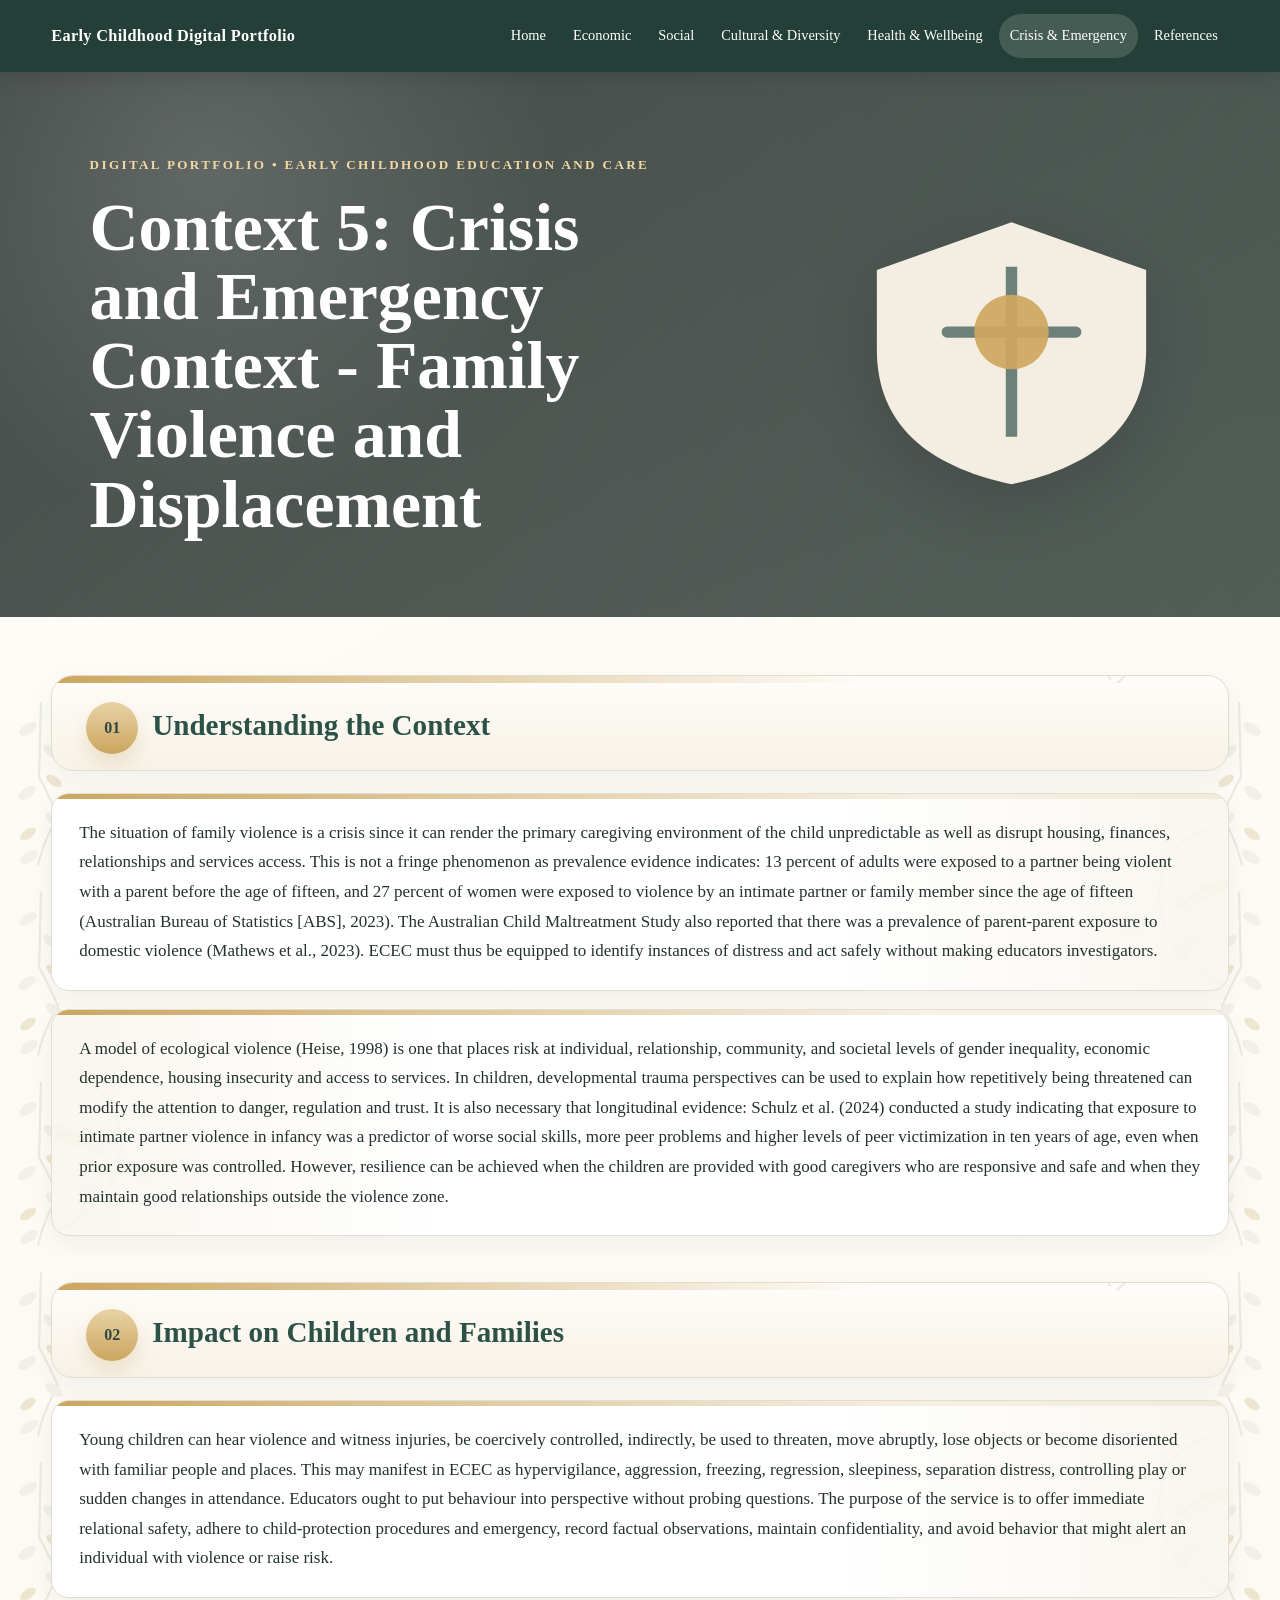
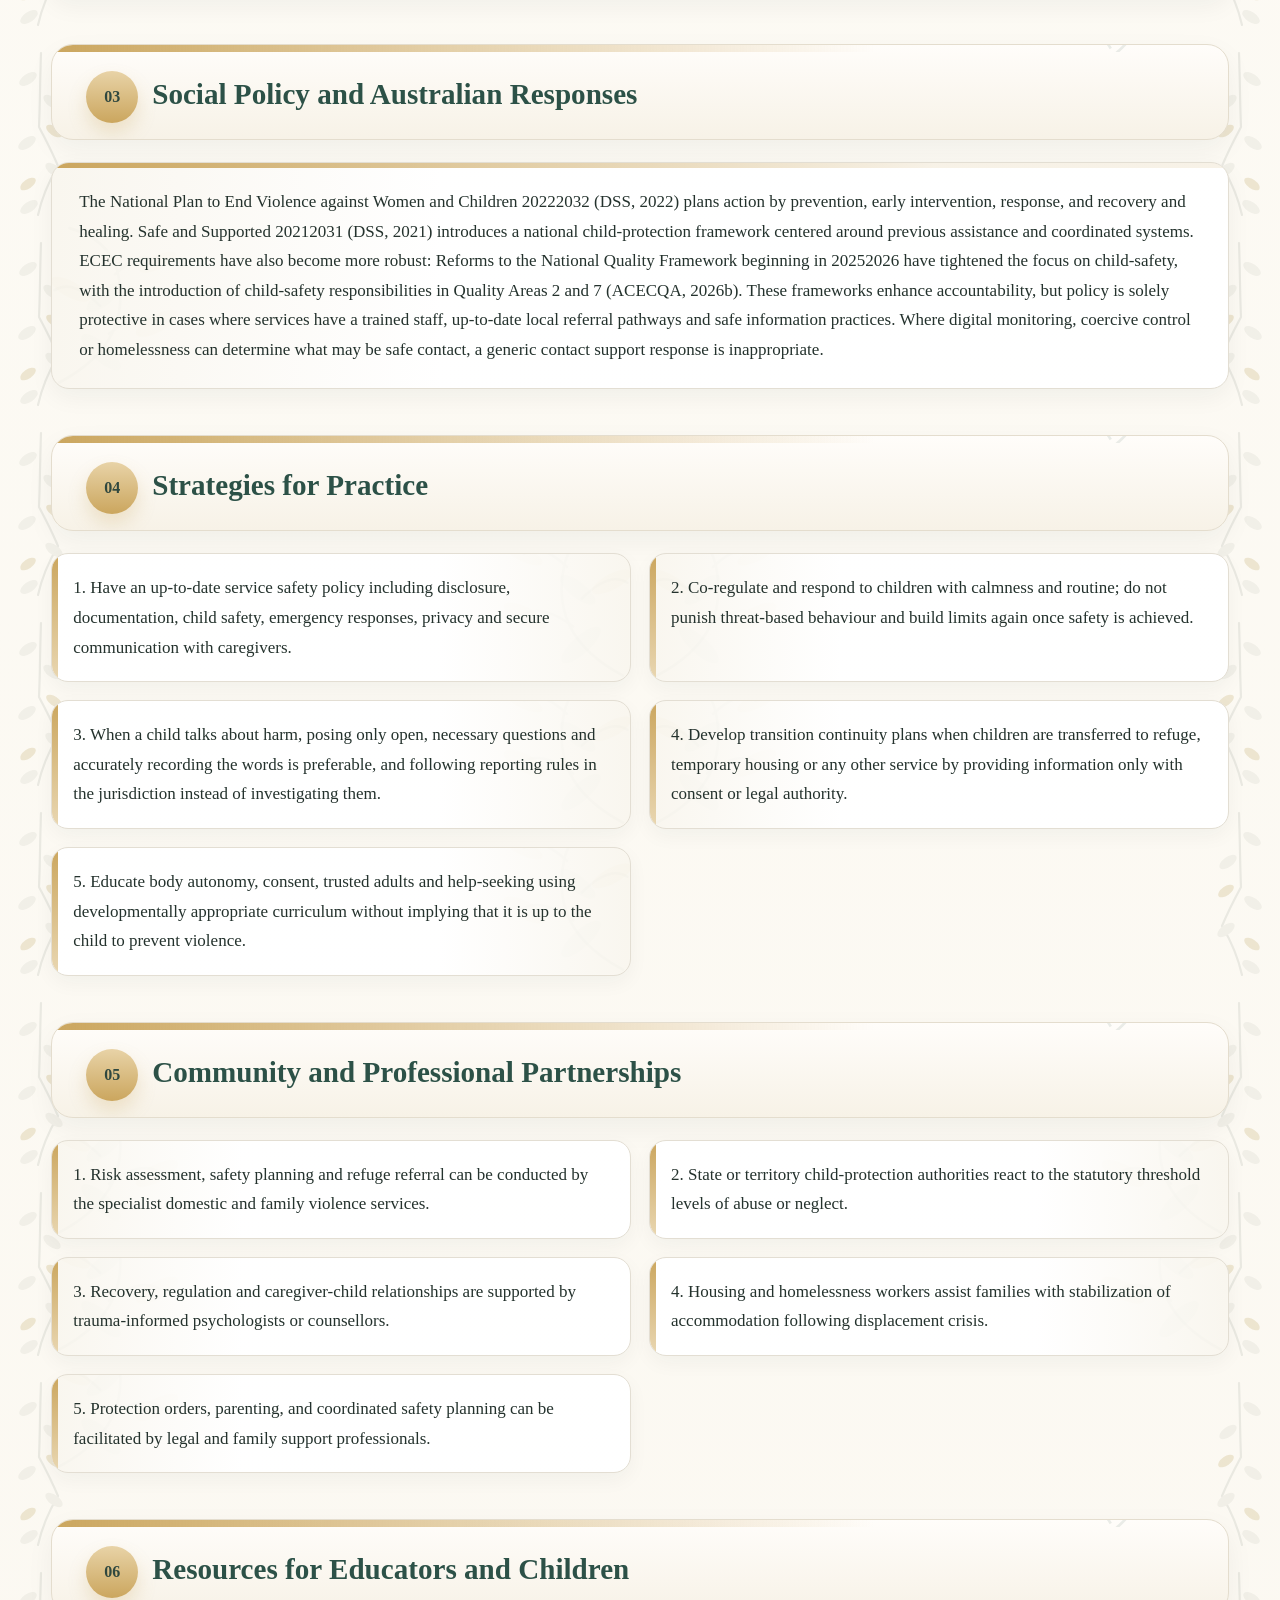
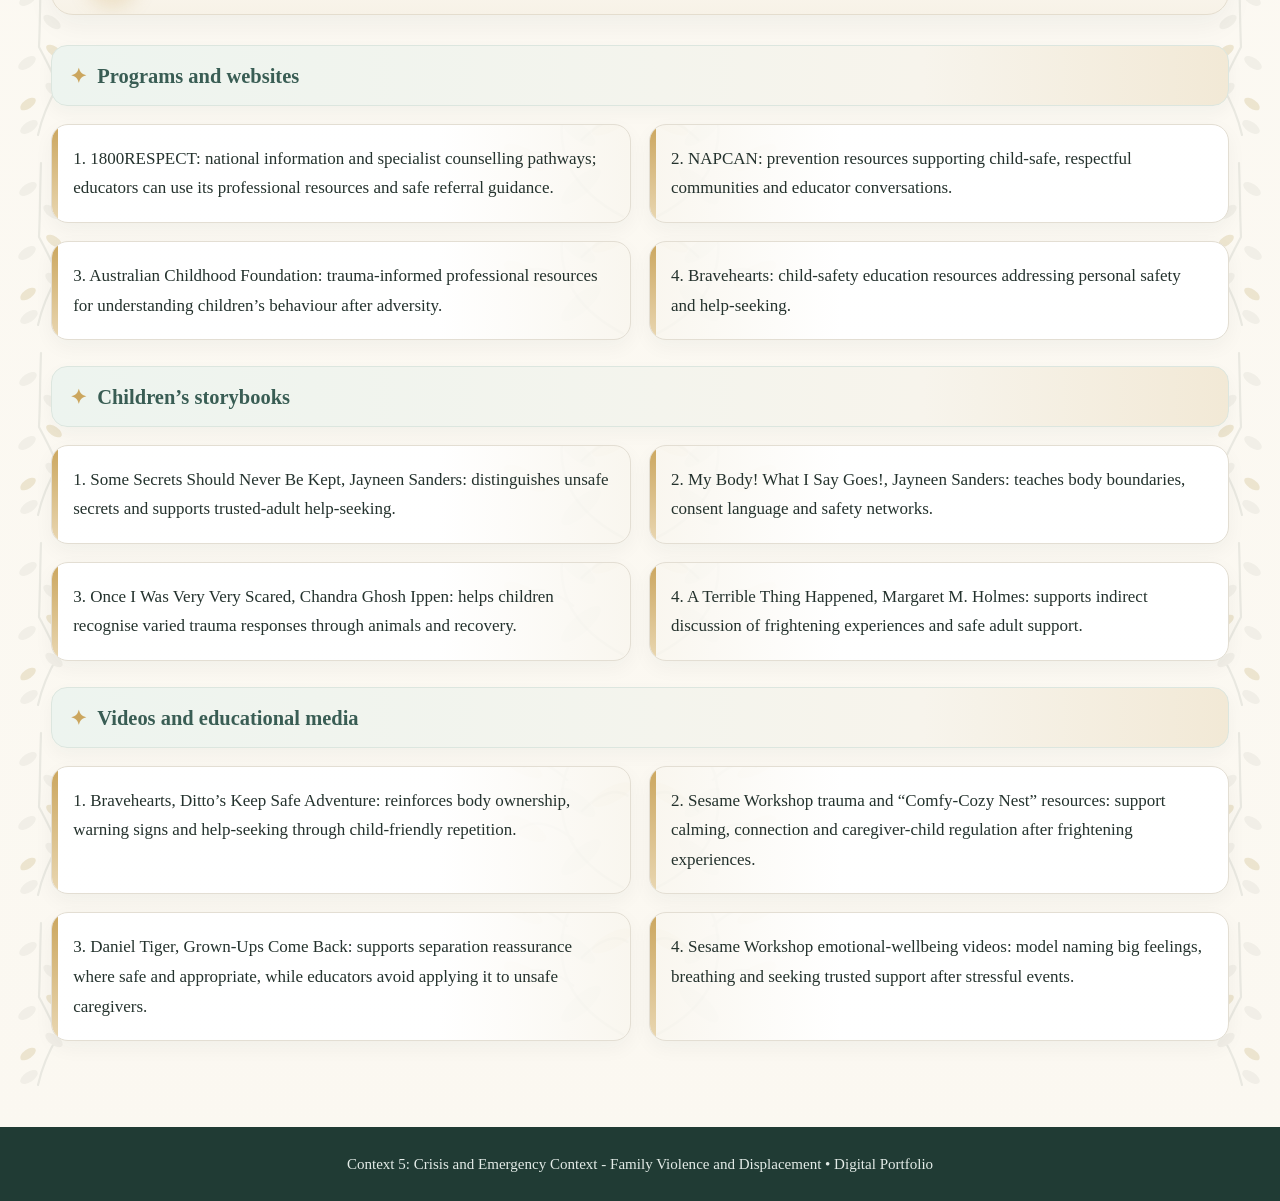
==== commit bada6e60: "Switch crisis page to v9 floral styling" ====
--- a/crisis.html
+++ b/crisis.html
@@ -1,4 +1,4 @@
-<!doctype html><html lang="en"><head><meta charset="utf-8"><meta name="viewport" content="width=device-width,initial-scale=1"><title>Context 5: Crisis and Emergency Context - Family Violence and Displacement | Digital Portfolio</title><link rel="stylesheet" href="styles.css?v=20260817d"></head><body>
+<!doctype html><html lang="en"><head><meta charset="utf-8"><meta name="viewport" content="width=device-width,initial-scale=1"><title>Context 5: Crisis and Emergency Context - Family Violence and Displacement | Digital Portfolio</title><link rel="stylesheet" href="portfolio-v9.css?v=9"></head><body>
 <nav><div class="brand">Early Childhood Digital Portfolio</div><div class="links">
 <a href="index.html">Home</a><a href="economic.html">Economic</a><a href="social.html">Social</a>
 <a href="cultural.html">Cultural &amp; Diversity</a><a href="health.html">Health &amp; Wellbeing</a>
--- a/portfolio-v9.css
+++ b/portfolio-v9.css
@@ -0,0 +1,45 @@
+@import url("styles.css?v=8");
+
+/* v9: screenshot-style thin floral vines close to the content edges */
+main::before,main::after{display:none!important;content:none!important}
+
+.portfolio-page,.reference-page,.home-main{position:relative}
+.portfolio-page::before,.portfolio-page::after,.reference-page::before,.reference-page::after,.home-main::before,.home-main::after{
+  content:""!important;
+  display:block!important;
+  position:absolute!important;
+  top:82px!important;
+  bottom:30px!important;
+  width:52px!important;
+  height:auto!important;
+  pointer-events:none!important;
+  opacity:.42!important;
+  z-index:0!important;
+  background-repeat:repeat-y!important;
+  background-size:46px 190px!important;
+}
+.portfolio-page::before,.reference-page::before,.home-main::before{
+  left:-34px!important;
+  right:auto!important;
+  transform:none!important;
+  background-position:left top!important;
+  background-image:url("data:image/svg+xml,%3Csvg xmlns='http://www.w3.org/2000/svg' viewBox='0 0 46 190'%3E%3Cg fill='none' stroke='%23d0d2ca' stroke-width='2.2' stroke-linecap='round' stroke-linejoin='round'%3E%3Cpath d='M24 4c-1 28-1 52-2 74c7 13 14 27 19 39c-9 15-16 31-20 49'/%3E%3C/g%3E%3Cg fill='%23e2e1d8'%3E%3Cellipse cx='11' cy='30' rx='10' ry='5' transform='rotate(-34 11 30)'/%3E%3Cellipse cx='35' cy='53' rx='10' ry='5' transform='rotate(36 35 53)'/%3E%3Cellipse cx='10' cy='94' rx='10' ry='5' transform='rotate(-34 10 94)'/%3E%3Cellipse cx='37' cy='121' rx='10' ry='5' transform='rotate(36 37 121)'/%3E%3Cellipse cx='12' cy='158' rx='10' ry='5' transform='rotate(-34 12 158)'/%3E%3C/g%3E%3Cg fill='%23d8c99f'%3E%3Cellipse cx='37' cy='82' rx='9' ry='4.5' transform='rotate(35 37 82)'/%3E%3Cellipse cx='11' cy='135' rx='9' ry='4.5' transform='rotate(-35 11 135)'/%3E%3C/g%3E%3C/svg%3E")!important;
+}
+.portfolio-page::after,.reference-page::after,.home-main::after{
+  right:-34px!important;
+  left:auto!important;
+  transform:none!important;
+  background-position:right top!important;
+  background-image:url("data:image/svg+xml,%3Csvg xmlns='http://www.w3.org/2000/svg' viewBox='0 0 46 190'%3E%3Cg transform='translate(46 0) scale(-1 1)'%3E%3Cg fill='none' stroke='%23d0d2ca' stroke-width='2.2' stroke-linecap='round' stroke-linejoin='round'%3E%3Cpath d='M24 4c-1 28-1 52-2 74c7 13 14 27 19 39c-9 15-16 31-20 49'/%3E%3C/g%3E%3Cg fill='%23e2e1d8'%3E%3Cellipse cx='11' cy='30' rx='10' ry='5' transform='rotate(-34 11 30)'/%3E%3Cellipse cx='35' cy='53' rx='10' ry='5' transform='rotate(36 35 53)'/%3E%3Cellipse cx='10' cy='94' rx='10' ry='5' transform='rotate(-34 10 94)'/%3E%3Cellipse cx='37' cy='121' rx='10' ry='5' transform='rotate(36 37 121)'/%3E%3Cellipse cx='12' cy='158' rx='10' ry='5' transform='rotate(-34 12 158)'/%3E%3C/g%3E%3Cg fill='%23d8c99f'%3E%3Cellipse cx='37' cy='82' rx='9' ry='4.5' transform='rotate(35 37 82)'/%3E%3Cellipse cx='11' cy='135' rx='9' ry='4.5' transform='rotate(-35 11 135)'/%3E%3C/g%3E%3C/g%3E%3C/svg%3E")!important;
+}
+.portfolio-page>*,.reference-page>*,.home-main>*{position:relative;z-index:1}
+
+@media(max-width:900px){
+  .portfolio-page::before,.portfolio-page::after,.reference-page::before,.reference-page::after,.home-main::before,.home-main::after{
+    width:34px!important;
+    background-size:30px 160px!important;
+    opacity:.34!important;
+  }
+  .portfolio-page::before,.reference-page::before,.home-main::before{left:-17px!important}
+  .portfolio-page::after,.reference-page::after,.home-main::after{right:-17px!important}
+}
